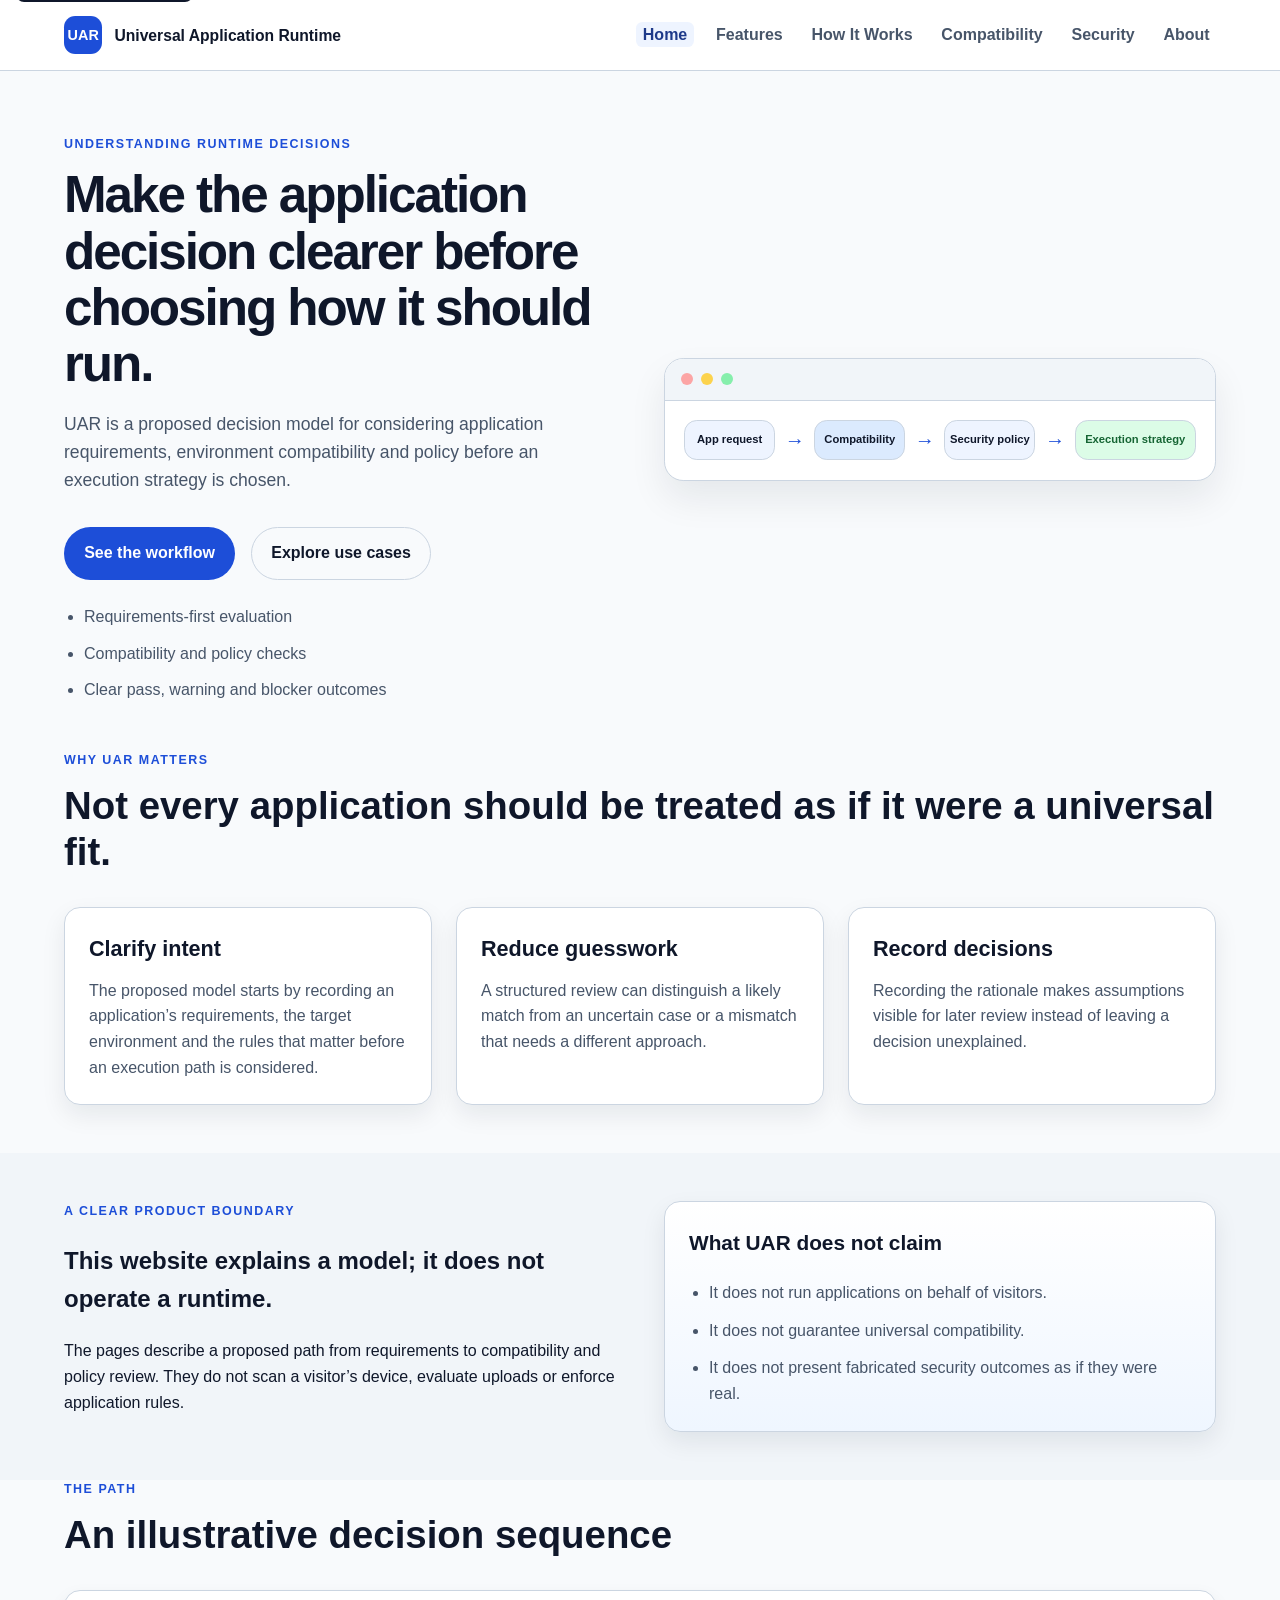
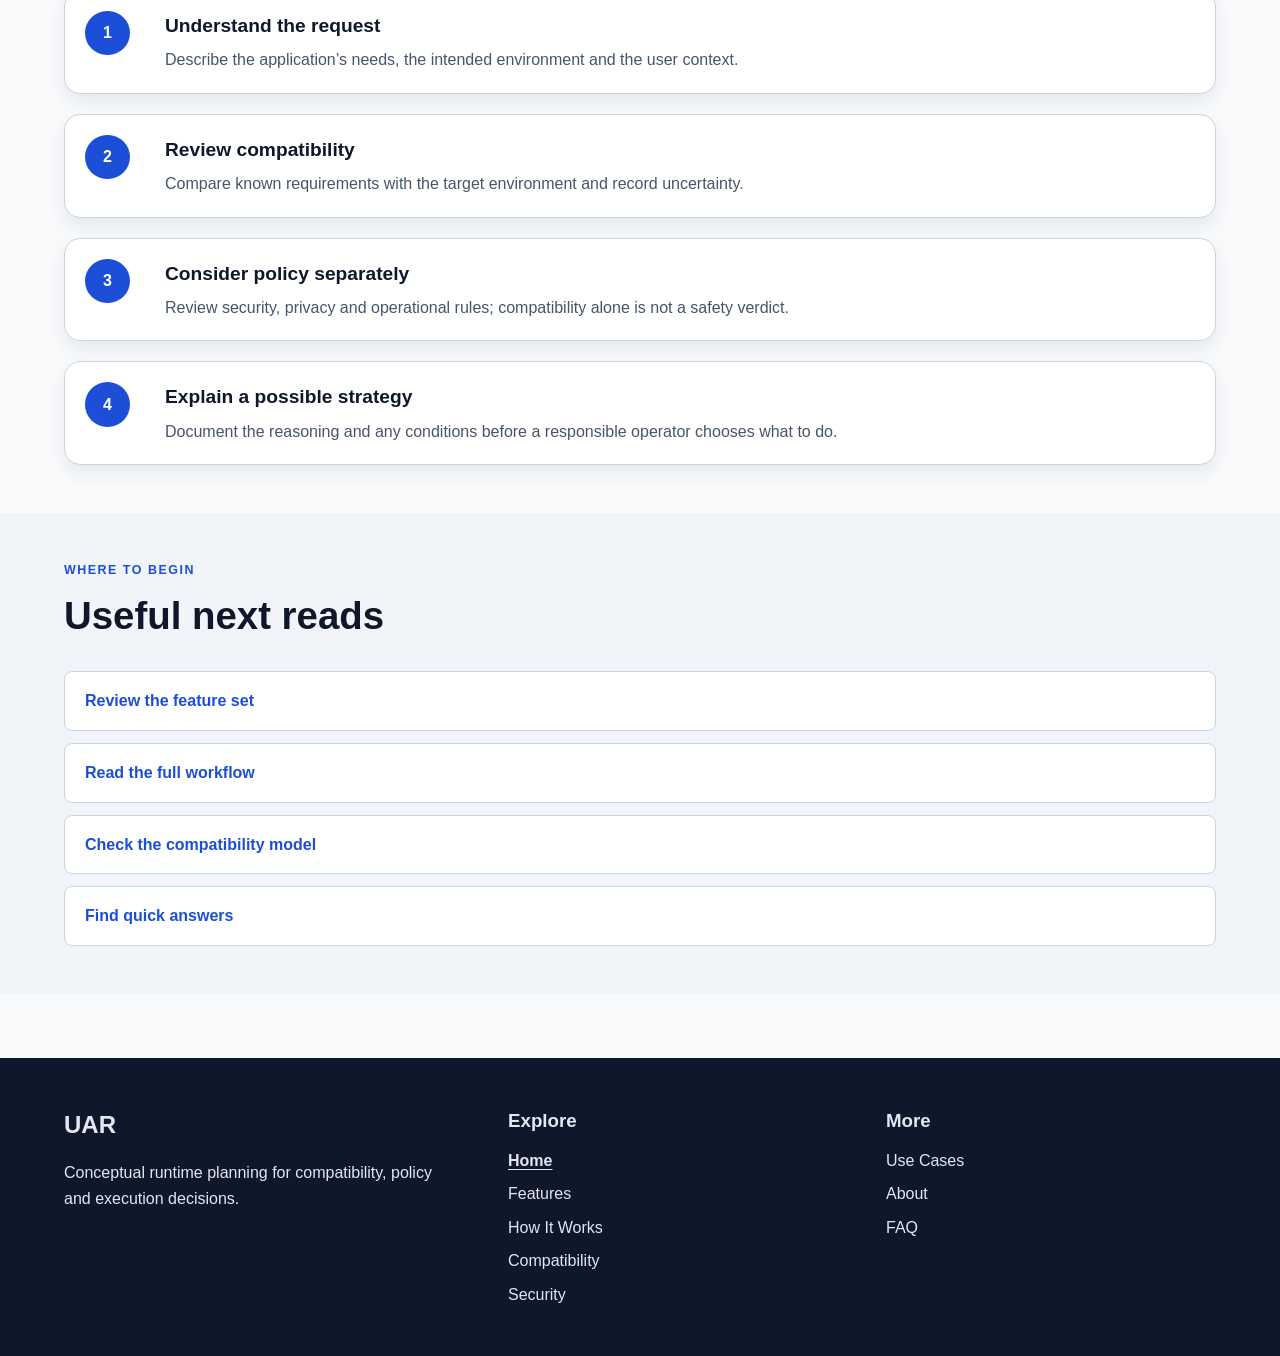
==== index.html @ 5c80a2d2 "Align UAR site with static milestone scope Co-authored-by: Copilot <223556219+Copilot@users.noreply." ====
<!DOCTYPE html>
<html lang="en">
  <head>
    <meta charset="UTF-8">
    <meta name="viewport" content="width=device-width, initial-scale=1.0">
    <meta name="description" content="UAR explains how an application compatibility and security review can be structured before execution decisions are made.">
    <title>UAR | Universal Application Runtime</title>
    <link rel="stylesheet" href="assets/css/style.css">
  </head>
  <body>
    <a class="skip-link" href="#main-content">Skip to main content</a>

    <header class="site-header">
      <div class="container header-inner">
        <a class="brand" href="index.html" aria-label="UAR home page">
          <span class="brand-mark">UAR</span>
          <span class="brand-text">Universal Application Runtime</span>
        </a>

        <nav aria-label="Main navigation">
          <ul class="nav-list">
            <li><a href="index.html" aria-current="page">Home</a></li>
            <li><a href="features.html">Features</a></li>
            <li><a href="how-it-works.html">How It Works</a></li>
            <li><a href="compatibility.html">Compatibility</a></li>
            <li><a href="security.html">Security</a></li>
            <li><a href="about.html">About</a></li>
          </ul>
        </nav>
      </div>
    </header>

    <main id="main-content" tabindex="-1">
      <section class="hero">
        <div class="container hero-grid">
          <div class="hero-copy">
            <p class="eyebrow">Understanding runtime decisions</p>
            <h1>Make the application decision clearer before choosing how it should run.</h1>
            <p class="lead">
              UAR is a proposed decision model for considering application requirements, environment
              compatibility and policy before an execution strategy is chosen.
            </p>
            <div class="hero-actions">
              <a class="button button-primary" href="how-it-works.html">See the workflow</a>
              <a class="button button-secondary" href="use-cases.html">Explore use cases</a>
            </div>
            <ul class="mini-points" aria-label="Key UAR features">
              <li>Requirements-first evaluation</li>
              <li>Compatibility and policy checks</li>
              <li>Clear pass, warning and blocker outcomes</li>
            </ul>
          </div>

          <figure class="hero-visual" aria-labelledby="process-caption">
            <div class="diagram-window">
              <div class="diagram-header">
                <span></span>
                <span></span>
                <span></span>
              </div>
              <div class="diagram-body">
                <div class="diagram-block">App request</div>
                <div class="diagram-arrow">→</div>
                <div class="diagram-block accent">Compatibility</div>
                <div class="diagram-arrow">→</div>
                <div class="diagram-block">Security policy</div>
                <div class="diagram-arrow">→</div>
                <div class="diagram-block success">Execution strategy</div>
              </div>
            </div>
            <figcaption id="process-caption" class="visually-hidden">
              Illustration only: an application request is reviewed for compatibility and security
              policy before an execution strategy is considered.
            </figcaption>
          </figure>
        </div>
      </section>

      <section class="section">
        <div class="container">
          <div class="section-heading">
            <p class="eyebrow">Why UAR matters</p>
            <h2>Not every application should be treated as if it were a universal fit.</h2>
          </div>

          <div class="card-grid three-up">
            <article class="info-card">
              <h3>Clarify intent</h3>
              <p>
                The proposed model starts by recording an application’s requirements, the target environment and the rules that matter before an execution path is considered.
              </p>
            </article>
            <article class="info-card">
              <h3>Reduce guesswork</h3>
              <p>
                A structured review can distinguish a likely match from an uncertain case or a mismatch that needs a different approach.
              </p>
            </article>
            <article class="info-card">
              <h3>Record decisions</h3>
              <p>
                Recording the rationale makes assumptions visible for later review instead of leaving a decision unexplained.
              </p>
            </article>
          </div>
        </div>
      </section>

      <section class="section section-muted">
        <div class="container two-column">
          <div>
            <p class="eyebrow">A clear product boundary</p>
            <h2>This website explains a model; it does not operate a runtime.</h2>
            <p>
              The pages describe a proposed path from requirements to compatibility and policy review. They do not scan a visitor’s device, evaluate uploads or enforce application rules.
            </p>
          </div>
          <div class="note-panel">
            <h3>What UAR does not claim</h3>
            <ul class="check-list">
              <li>It does not run applications on behalf of visitors.</li>
              <li>It does not guarantee universal compatibility.</li>
              <li>It does not present fabricated security outcomes as if they were real.</li>
            </ul>
          </div>
        </div>
      </section>

      <section class="section">
        <div class="container">
          <div class="section-heading">
            <p class="eyebrow">The path</p>
            <h2>An illustrative decision sequence</h2>
          </div>

          <ol class="timeline">
            <li class="timeline-step">
              <span class="step-number" aria-hidden="true">1</span>
              <div>
                <h3>Understand the request</h3>
                <p>Describe the application’s needs, the intended environment and the user context.</p>
              </div>
            </li>
            <li class="timeline-step">
              <span class="step-number" aria-hidden="true">2</span>
              <div>
                <h3>Review compatibility</h3>
                <p>Compare known requirements with the target environment and record uncertainty.</p>
              </div>
            </li>
            <li class="timeline-step">
              <span class="step-number" aria-hidden="true">3</span>
              <div>
                <h3>Consider policy separately</h3>
                <p>Review security, privacy and operational rules; compatibility alone is not a safety verdict.</p>
              </div>
            </li>
            <li class="timeline-step">
              <span class="step-number" aria-hidden="true">4</span>
              <div>
                <h3>Explain a possible strategy</h3>
                <p>Document the reasoning and any conditions before a responsible operator chooses what to do.</p>
              </div>
            </li>
          </ol>
        </div>
      </section>

      <section class="section section-muted">
        <div class="container">
          <div class="section-heading narrow">
            <p class="eyebrow">Where to begin</p>
            <h2>Useful next reads</h2>
          </div>
          <div class="link-list">
            <a href="features.html">Review the feature set</a>
            <a href="how-it-works.html">Read the full workflow</a>
            <a href="compatibility.html">Check the compatibility model</a>
            <a href="faq.html">Find quick answers</a>
          </div>
        </div>
      </section>
    </main>

    <footer class="site-footer">
      <div class="container footer-grid">
        <div>
          <p class="footer-brand">UAR</p>
          <p>Conceptual runtime planning for compatibility, policy and execution decisions.</p>
        </div>
        <div>
          <h3>Explore</h3>
          <ul>
            <li><a href="index.html" aria-current="page">Home</a></li>
            <li><a href="features.html">Features</a></li>
            <li><a href="how-it-works.html">How It Works</a></li>
            <li><a href="compatibility.html">Compatibility</a></li>
            <li><a href="security.html">Security</a></li>
          </ul>
        </div>
        <div>
          <h3>More</h3>
          <ul>
            <li><a href="use-cases.html">Use Cases</a></li>
            <li><a href="about.html">About</a></li>
            <li><a href="faq.html">FAQ</a></li>
          </ul>
        </div>
      </div>
    </footer>
  </body>
</html>
---- assets/css/style.css ----
/* Colour, spacing and typography tokens shared across the eight pages. */
:root {
  --background: #f8fafc;
  --panel: #ffffff;
  --panel-alt: #eef4ff;
  --text: #0f172a;
  --text-soft: #475569;
  --border: #cbd5e1;
  --primary: #1d4ed8;
  --primary-dark: #1e3a8a;
  --success: #166534;
  --success-bg: #dcfce7;
  --warning: #854d0e;
  --warning-bg: #fef3c7;
  --blocker: #991b1b;
  --blocker-bg: #fee2e2;
  --shadow: rgba(15, 23, 42, 0.08);
  --max-width: 72rem;
  --space-3: 0.75rem;
  --space-4: 1rem;
  --space-8: 2rem;
  --space-12: 3rem;
  --space-16: 4rem;
  --radius: 1rem;
  --radius-sm: 0.5rem;
  --font-sans: "Segoe UI", Tahoma, Geneva, Verdana, sans-serif;
}

/* Base styles and keyboard focus. */
* {
  box-sizing: border-box;
}

html {
  scroll-behavior: smooth;
}

body {
  margin: 0;
  font-family: var(--font-sans);
  background: var(--background);
  color: var(--text);
  line-height: 1.6;
  /* Let long words wrap when enlarged text would otherwise force horizontal scrolling. */
  overflow-wrap: anywhere;
}

img {
  max-width: 100%;
  height: auto;
  display: block;
}

a {
  color: var(--primary);
  text-decoration: none;
}

a:hover,
a:focus-visible {
  text-decoration: underline;
}

a:focus-visible,
summary:focus-visible {
  outline: 3px solid var(--primary);
  outline-offset: 3px;
}

button,
input,
textarea,
select {
  font: inherit;
}

.skip-link {
  position: absolute;
  left: 1rem;
  top: -3rem;
  background: var(--text);
  color: #fff;
  padding: 0.75rem 1rem;
  border-radius: var(--radius-sm);
  z-index: 20;
}

.skip-link:focus {
  top: 1rem;
}

.visually-hidden {
  position: absolute;
  width: 1px;
  height: 1px;
  padding: 0;
  margin: -1px;
  overflow: hidden;
  white-space: nowrap;
  border: 0;
}

.container {
  width: min(var(--max-width), calc(100% - 2rem));
  margin: 0 auto;
}

/* Shared header and primary navigation. */
.site-header {
  background: var(--panel);
  border-bottom: 1px solid var(--border);
}

.header-inner {
  display: flex;
  align-items: center;
  justify-content: space-between;
  gap: var(--space-4);
  flex-wrap: wrap;
  padding: 1rem 0;
}

.brand {
  display: inline-flex;
  align-items: center;
  gap: var(--space-3);
  font-weight: 700;
  color: var(--text);
  text-decoration: none;
}

.brand-mark {
  display: inline-flex;
  align-items: center;
  justify-content: center;
  width: 2.4rem;
  height: 2.4rem;
  border-radius: 0.7rem;
  background: var(--primary);
  color: #fff;
  font-size: 0.9rem;
}

.brand-text {
  font-size: 0.98rem;
}

.nav-list {
  display: flex;
  list-style: none;
  gap: 0.7rem 1rem;
  padding: 0;
  margin: 0;
  flex-wrap: wrap;
  justify-content: flex-end;
}

.nav-list a {
  color: var(--text-soft);
  font-weight: 600;
  padding: 0.25rem 0.4rem;
  border-radius: 0.4rem;
}

.nav-list a[aria-current="page"] {
  color: var(--primary-dark);
  background: var(--panel-alt);
}

main {
  padding-bottom: var(--space-16);
}

/* Home-page hero and its illustrative workflow diagram. */
.hero {
  padding: var(--space-16) 0 var(--space-12);
}

.hero-grid,
.two-column,
.footer-grid {
  display: grid;
  grid-template-columns: repeat(2, minmax(0, 1fr));
  gap: var(--space-12);
  align-items: center;
}

.footer-grid {
  grid-template-columns: 1.2fr 1fr 1fr;
}

.hero-copy h1,
.page-hero h1 {
  margin: 0 0 var(--space-4);
  font-size: clamp(2.2rem, 4vw, 4rem);
  line-height: 1.1;
  letter-spacing: -0.04em;
}

.eyebrow {
  margin: 0 0 0.75rem;
  font-size: 0.78rem;
  letter-spacing: 0.12em;
  text-transform: uppercase;
  color: var(--primary);
  font-weight: 700;
}

.lead,
.supporting-text {
  font-size: 1.1rem;
  color: var(--text-soft);
  max-width: 38rem;
}

.hero-actions {
  display: flex;
  flex-wrap: wrap;
  gap: 1rem;
  margin: 2rem 0 1.5rem;
}

.button {
  display: inline-flex;
  align-items: center;
  justify-content: center;
  padding: 0.8rem 1.2rem;
  border-radius: 999px;
  font-weight: 700;
  border: 1px solid transparent;
  transition: background-color 0.2s ease, border-color 0.2s ease, color 0.2s ease;
}

.button:hover,
.button:focus-visible {
  text-decoration: none;
}

.button-primary {
  background: var(--primary);
  color: #fff;
}

.button-primary:hover,
.button-primary:focus-visible {
  background: var(--primary-dark);
}

.button-secondary {
  background: transparent;
  border-color: var(--border);
  color: var(--text);
}

.button-secondary:hover,
.button-secondary:focus-visible {
  border-color: var(--primary);
  color: var(--primary);
}

.mini-points {
  list-style: disc;
  padding: 0 0 0 1.25rem;
  margin: 0;
  display: grid;
  gap: 0.7rem;
  color: var(--text-soft);
}

.hero-visual {
  display: flex;
  justify-content: center;
  margin: 0;
}

.diagram-window {
  width: min(100%, 42rem);
  background: var(--panel);
  border: 1px solid var(--border);
  border-radius: 1.2rem;
  box-shadow: 0 18px 36px var(--shadow);
  overflow: hidden;
}

.diagram-header {
  display: flex;
  gap: 0.5rem;
  padding: 0.9rem 1rem;
  background: #f1f5f9;
  border-bottom: 1px solid var(--border);
}

.diagram-header span {
  width: 0.75rem;
  height: 0.75rem;
  border-radius: 50%;
  display: inline-block;
  background: #cbd5e1;
}

.diagram-header span:nth-child(1) {
  background: #fca5a5;
}

.diagram-header span:nth-child(2) {
  background: #fcd34d;
}

.diagram-header span:nth-child(3) {
  background: #86efac;
}

.diagram-body {
  display: grid;
  grid-template-columns:
    minmax(0, 1.2fr) auto
    minmax(0, 1.2fr) auto
    minmax(0, 1.2fr) auto
    minmax(0, 1.6fr);
  gap: 0.6rem;
  padding: 1.2rem;
  align-items: center;
}

.diagram-block {
  background: var(--panel-alt);
  border: 1px solid var(--border);
  border-radius: 0.8rem;
  padding: 0.65rem 0.25rem;
  color: var(--text);
  text-align: center;
  font-size: 0.7rem;
  font-weight: 700;
}

.diagram-block.accent {
  background: #dbeafe;
}

.diagram-block.success {
  background: var(--success-bg);
  color: var(--success);
}

.diagram-arrow {
  text-align: center;
  font-size: 1.25rem;
  color: var(--primary);
  font-weight: 700;
}

/* Keep the labels readable by stacking the flow before its columns get cramped. */
@media (max-width: 1180px) {
  .diagram-body {
    grid-template-columns: 1fr;
  }

  .diagram-arrow {
    transform: rotate(90deg);
  }
}

/* Shared section spacing and content layouts. */
.section {
  padding: 0 0 var(--space-12);
}

.section-muted {
  background: #f1f5f9;
  padding-top: var(--space-12);
}

.section-heading {
  margin-bottom: var(--space-8);
}

.section-heading h2 {
  margin: 0;
  font-size: clamp(1.8rem, 3vw, 2.8rem);
  line-height: 1.2;
}

.narrow {
  max-width: 42rem;
}

.card-grid,
.feature-layout,
.comparison-list {
  display: grid;
  gap: 1.5rem;
}

.three-up {
  grid-template-columns: repeat(3, minmax(0, 1fr));
}

.feature-layout {
  grid-template-columns: repeat(2, minmax(0, 1fr));
}

.info-card,
.feature-card,
.status-card,
.note-panel {
  background: var(--panel);
  border: 1px solid var(--border);
  border-radius: var(--radius);
  box-shadow: 0 10px 25px var(--shadow);
}

.info-card,
.feature-card,
.status-card {
  padding: 1.5rem;
}

.info-card h3,
.feature-card h2,
.status-card h2 {
  margin-top: 0;
  margin-bottom: 0.7rem;
  font-size: 1.35rem;
}

.status-card.pass {
  border-color: rgba(34, 197, 94, 0.35);
  background: linear-gradient(180deg, #f0fdf4 0%, #ffffff 100%);
}

.status-card.warning {
  border-color: rgba(245, 158, 11, 0.45);
  background: linear-gradient(180deg, #fffbeb 0%, #ffffff 100%);
}

.status-card.blocker {
  border-color: rgba(239, 68, 68, 0.4);
  background: linear-gradient(180deg, #fef2f2 0%, #ffffff 100%);
}

.note-panel {
  padding: 1.5rem;
  background: linear-gradient(180deg, #ffffff 0%, #eff6ff 100%);
}

.note-panel h3 {
  margin-top: 0;
  font-size: 1.3rem;
}

.check-list {
  list-style: disc;
  padding: 0 0 0 1.25rem;
  margin: 1rem 0 0;
  display: grid;
  gap: 0.75rem;
  color: var(--text-soft);
}

/* Ordered workflow steps. */
.timeline {
  display: grid;
  gap: 1.25rem;
  list-style: none;
  margin: 0;
  padding: 0;
}

.timeline-step {
  display: grid;
  grid-template-columns: 4rem minmax(0, 1fr);
  gap: 1rem;
  background: var(--panel);
  border: 1px solid var(--border);
  border-radius: var(--radius);
  padding: 1.25rem;
  box-shadow: 0 8px 18px var(--shadow);
}

.step-number {
  display: inline-flex;
  align-items: center;
  justify-content: center;
  width: 2.8rem;
  height: 2.8rem;
  border-radius: 50%;
  background: var(--primary);
  color: white;
  font-weight: 700;
}

.timeline-step h2,
.timeline-step h3 {
  margin: 0 0 0.35rem;
  font-size: 1.2rem;
}

.timeline-step p,
.timeline-step li,
.comparison-list p,
.info-card p,
.feature-card p,
.status-card p,
.note-panel p,
.quote-box p,
.faq-list p,
.glossary dd {
  margin: 0;
  color: var(--text-soft);
}

.comparison-list {
  grid-template-columns: repeat(3, minmax(0, 1fr));
}

.comparison-list > div {
  background: var(--panel);
  border: 1px solid var(--border);
  border-radius: var(--radius);
  padding: 1.5rem;
}

.comparison-list h3 {
  margin-top: 0;
  margin-bottom: 0.7rem;
}

.link-list {
  display: grid;
  gap: 0.75rem;
}

.link-list a {
  display: block;
  background: var(--panel);
  border: 1px solid var(--border);
  padding: 1rem 1.25rem;
  border-radius: var(--radius-sm);
  font-weight: 600;
}

/* Static worked example on the Features page. */
.example-layout {
  display: grid;
  grid-template-columns: repeat(2, minmax(0, 1fr));
  gap: 1.5rem;
}

.example-data {
  display: grid;
  grid-template-columns: minmax(0, 1fr) auto;
  gap: 0.65rem 1rem;
  margin: 1rem 0 0;
}

.example-data dt {
  font-weight: 700;
}

.example-data dd {
  margin: 0;
  color: var(--text-soft);
  text-align: right;
}

.example-subheading {
  margin: 2rem 0 1rem;
}

.decision-list {
  display: grid;
  grid-template-columns: repeat(3, minmax(0, 1fr));
  gap: 0.75rem;
  margin: 0;
  padding: 0;
}

.decision-card {
  min-width: 0;
  padding: 1rem;
  border: 1px solid var(--border);
  border-left-width: 5px;
  border-radius: var(--radius-sm);
  background: var(--panel);
}

.decision-card h4 {
  margin: 0 0 0.25rem;
}

.decision-card p {
  margin: 0.35rem 0 0;
}

.decision-status {
  font-weight: 700;
}

.decision-pass {
  border-left-color: var(--success);
  background: var(--success-bg);
}

.decision-pass .decision-status {
  color: var(--success);
}

.decision-blocker {
  border-left-color: var(--blocker);
  background: var(--blocker-bg);
}

.decision-blocker .decision-status {
  color: var(--blocker);
}

.example-outcome {
  margin: 1.25rem 0 0;
  padding: 1rem;
  border-left: 4px solid var(--primary);
  background: var(--panel);
  color: var(--text-soft);
}

.page-shell {
  padding-top: 3.5rem;
}

.page-hero {
  padding-bottom: 2rem;
}

.scenario-list {
  display: grid;
  gap: 1.5rem;
}

/* Native FAQ disclosures retain the browser's open/closed indicator. */
.faq-sections {
  display: grid;
  gap: var(--space-8);
}

.faq-group h2 {
  margin-top: 0;
}

.faq-list {
  display: grid;
  gap: 1rem;
}

.faq-list details {
  background: var(--panel);
  border: 1px solid var(--border);
  border-radius: var(--radius);
  padding: 0.85rem 1rem;
}

.faq-list summary {
  cursor: pointer;
  font-weight: 700;
}

.faq-list details p {
  margin-top: 0.8rem;
  color: var(--text-soft);
}

.glossary {
  display: grid;
  gap: 1rem;
}

.glossary > div {
  background: var(--panel);
  border: 1px solid var(--border);
  border-radius: var(--radius);
  padding: 1rem 1.25rem;
}

.glossary dt {
  font-weight: 700;
  margin-bottom: 0.35rem;
}

/* Shared footer navigation. */
.site-footer {
  background: var(--text);
  color: #e2e8f0;
  padding: 3rem 0;
}

.site-footer a {
  color: #e2e8f0;
}

.site-footer a[aria-current="page"] {
  font-weight: 700;
  text-decoration: underline;
  text-underline-offset: 0.2em;
}

.site-footer a:focus-visible {
  outline-color: #bfdbfe;
}

.footer-grid {
  align-items: start;
}

.footer-brand {
  margin: 0 0 0.5rem;
  font-weight: 800;
  font-size: 1.5rem;
}

.site-footer h2,
.site-footer h3 {
  margin-top: 0;
  margin-bottom: 0.75rem;
}

.site-footer ul {
  list-style: none;
  padding: 0;
  margin: 0;
  display: grid;
  gap: 0.5rem;
}

/* At this content-driven width, shared two-column layouts and the header stack. */
@media (max-width: 840px) {
  .hero-grid,
  .two-column,
  .footer-grid,
  .three-up,
  .comparison-list,
  .feature-layout,
  .example-layout,
  .decision-list {
    grid-template-columns: 1fr;
  }

  .header-inner {
    justify-content: center;
  }

  .brand,
  .nav-list {
    justify-content: center;
  }

  .nav-list {
    width: 100%;
  }

}

/* Narrow screens keep navigation visible and give hero actions full-width targets. */
@media (max-width: 520px) {
  .hero {
    padding-top: 3rem;
  }

  .brand-text {
    font-size: 0.88rem;
  }

  .container {
    width: min(var(--max-width), calc(100% - 1.25rem));
  }

  .button {
    width: 100%;
  }

  .example-data {
    grid-template-columns: 1fr;
    gap: 0.2rem;
  }

  .example-data dd {
    text-align: left;
    margin-bottom: 0.65rem;
  }
}

/* Respect visitors who have requested reduced motion. */
@media (prefers-reduced-motion: reduce) {
  html {
    scroll-behavior: auto;
  }

  *, *::before, *::after {
    animation-duration: 0.01ms !important;
    animation-iteration-count: 1 !important;
    transition-duration: 0.01ms !important;
  }
}
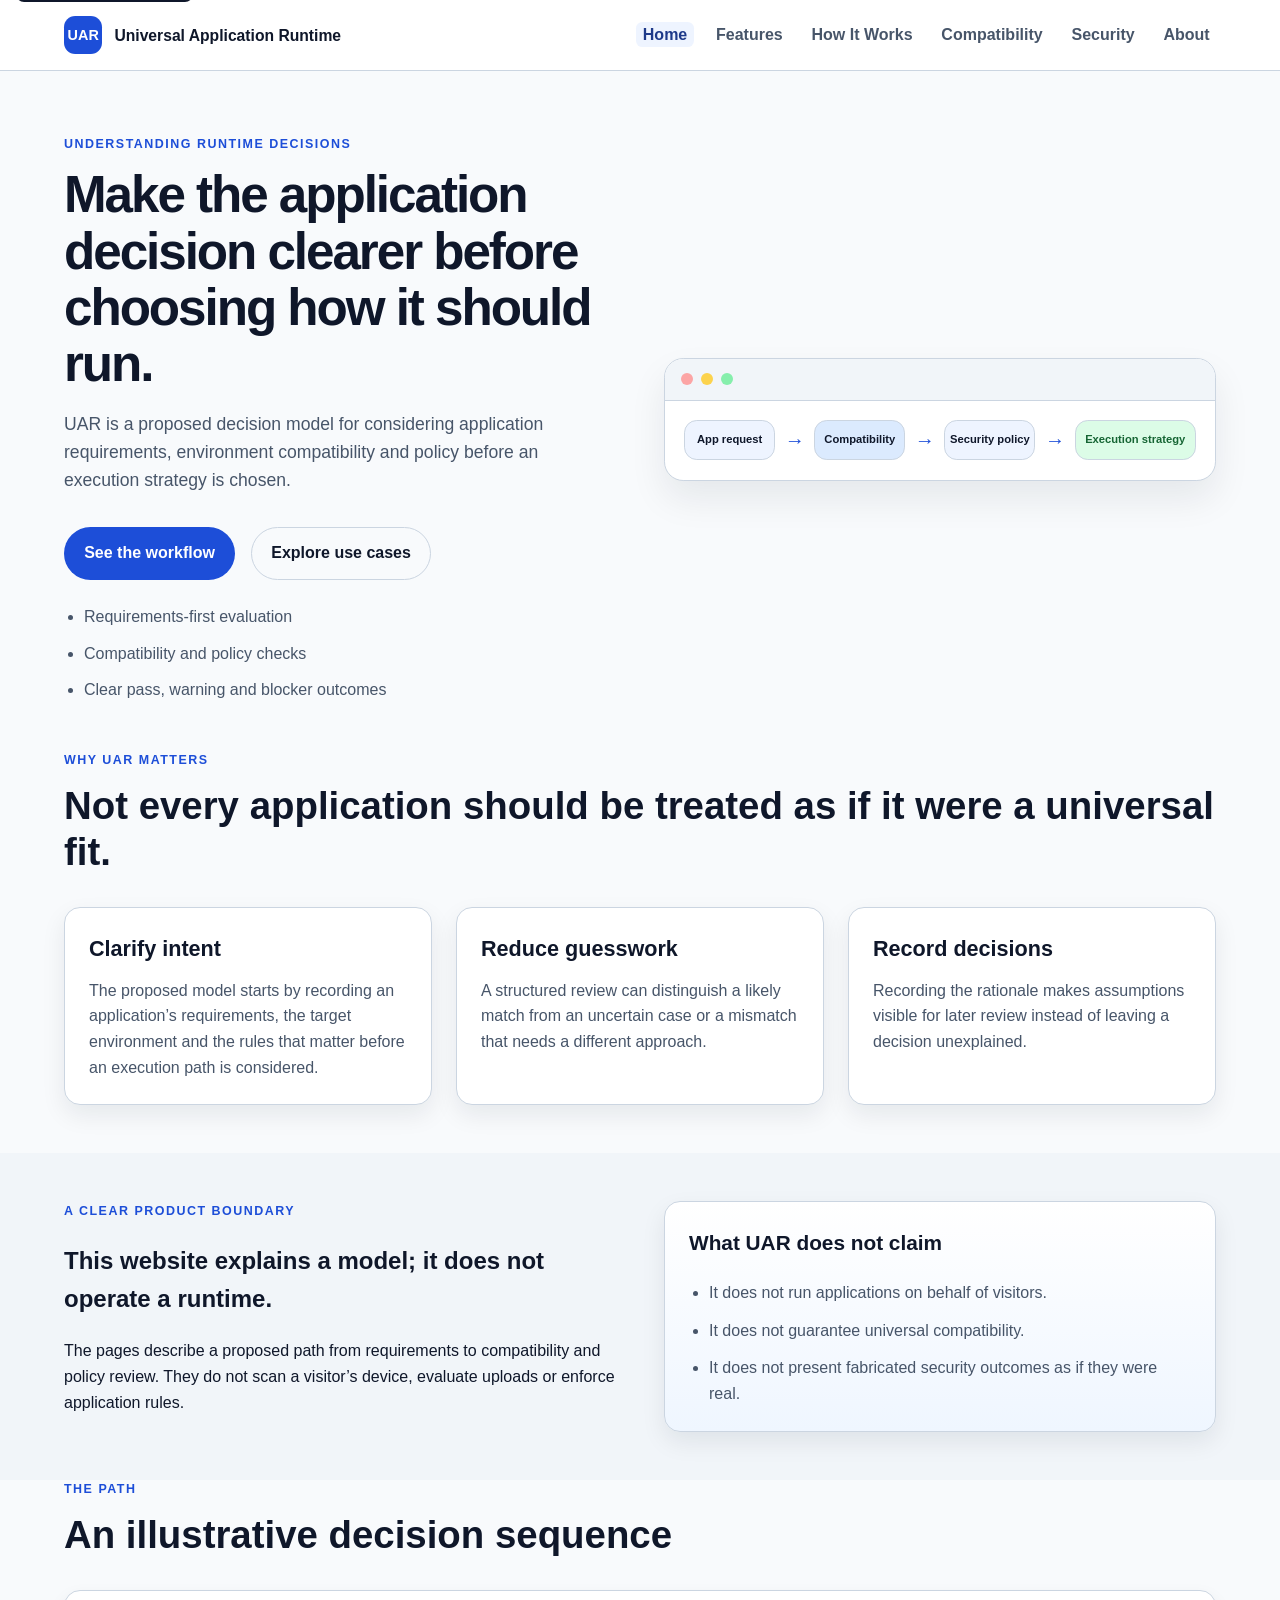
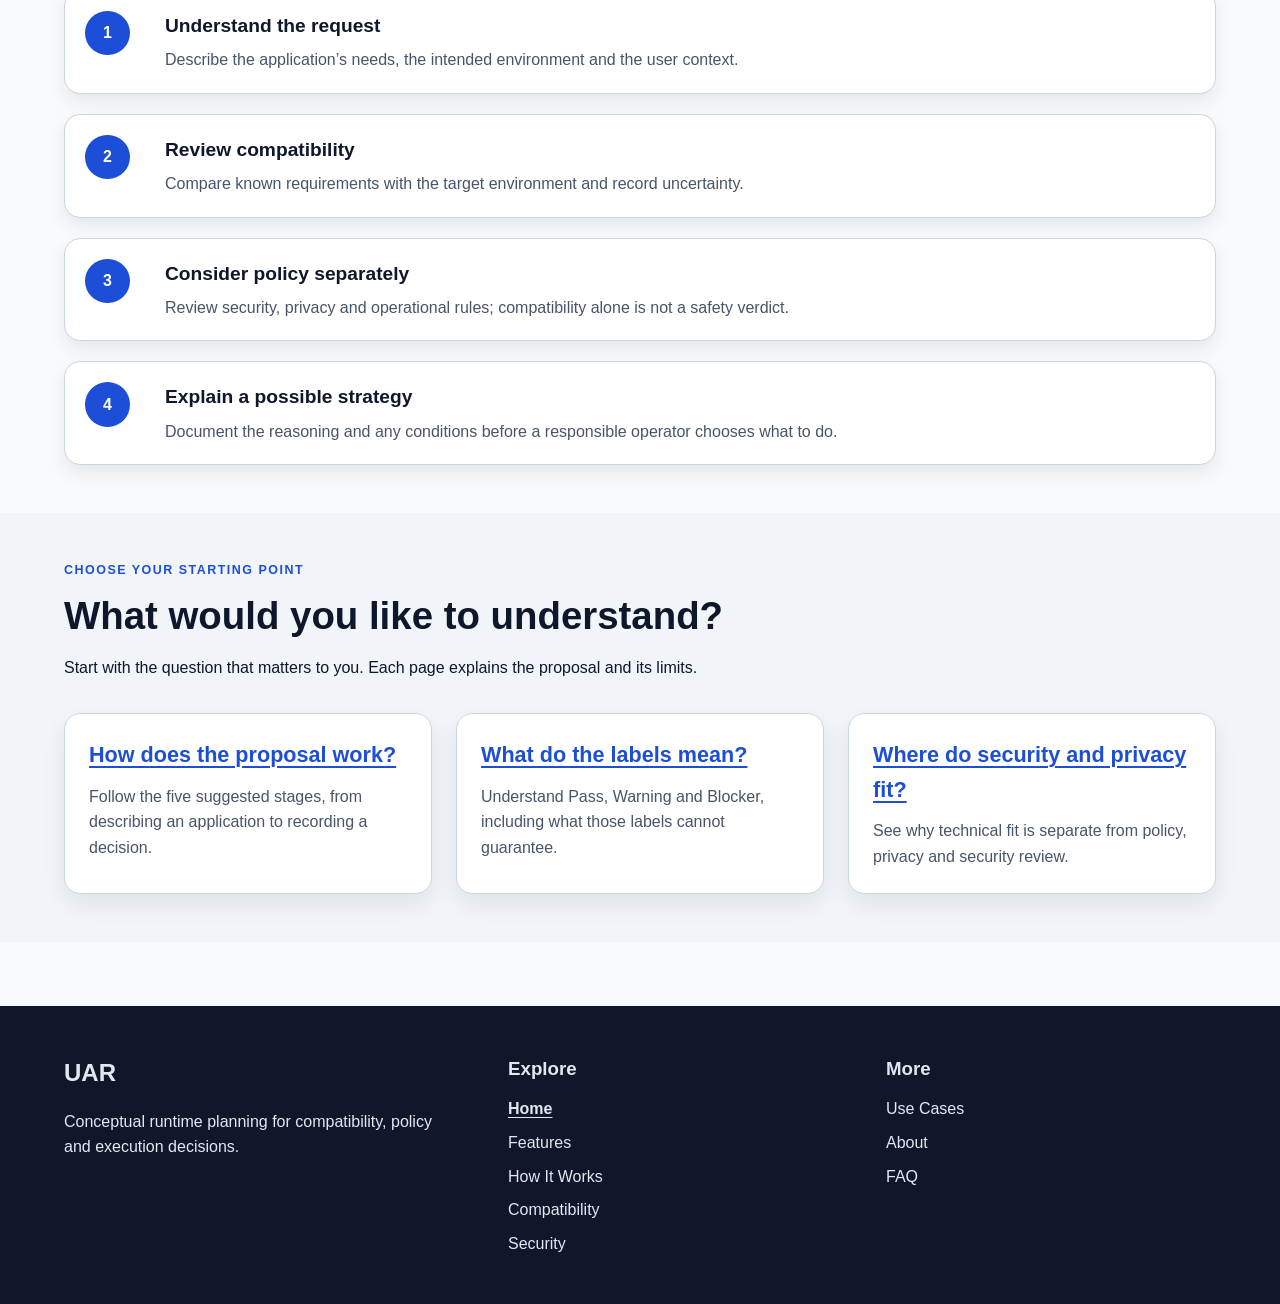
==== commit 22b5c4a7: "Improve home page guidance for static visitors Co-authored-by: Copilot <223556219+Copilot@users.nore" ====
--- a/index.html
+++ b/index.html
@@ -166,17 +166,26 @@
         </div>
       </section>
 
-      <section class="section section-muted">
+      <section class="section section-muted" aria-labelledby="starting-point-title">
         <div class="container">
           <div class="section-heading narrow">
-            <p class="eyebrow">Where to begin</p>
-            <h2>Useful next reads</h2>
-          </div>
-          <div class="link-list">
-            <a href="features.html">Review the feature set</a>
-            <a href="how-it-works.html">Read the full workflow</a>
-            <a href="compatibility.html">Check the compatibility model</a>
-            <a href="faq.html">Find quick answers</a>
+            <p class="eyebrow">Choose your starting point</p>
+            <h2 id="starting-point-title">What would you like to understand?</h2>
+            <p>Start with the question that matters to you. Each page explains the proposal and its limits.</p>
+          </div>
+          <div class="card-grid three-up">
+            <article class="info-card starting-point">
+              <h3><a href="how-it-works.html">How does the proposal work?</a></h3>
+              <p>Follow the five suggested stages, from describing an application to recording a decision.</p>
+            </article>
+            <article class="info-card starting-point">
+              <h3><a href="compatibility.html">What do the labels mean?</a></h3>
+              <p>Understand Pass, Warning and Blocker, including what those labels cannot guarantee.</p>
+            </article>
+            <article class="info-card starting-point">
+              <h3><a href="security.html">Where do security and privacy fit?</a></h3>
+              <p>See why technical fit is separate from policy, privacy and security review.</p>
+            </article>
           </div>
         </div>
       </section>
--- a/assets/css/style.css
+++ b/assets/css/style.css
@@ -409,6 +409,20 @@
   box-shadow: 0 10px 25px var(--shadow);
 }
 
+.starting-point {
+  height: 100%;
+}
+
+.starting-point h3 {
+  margin-top: 0;
+}
+
+.starting-point a {
+  text-decoration: underline;
+  text-decoration-thickness: 0.08em;
+  text-underline-offset: 0.18em;
+}
+
 .info-card,
 .feature-card,
 .status-card {
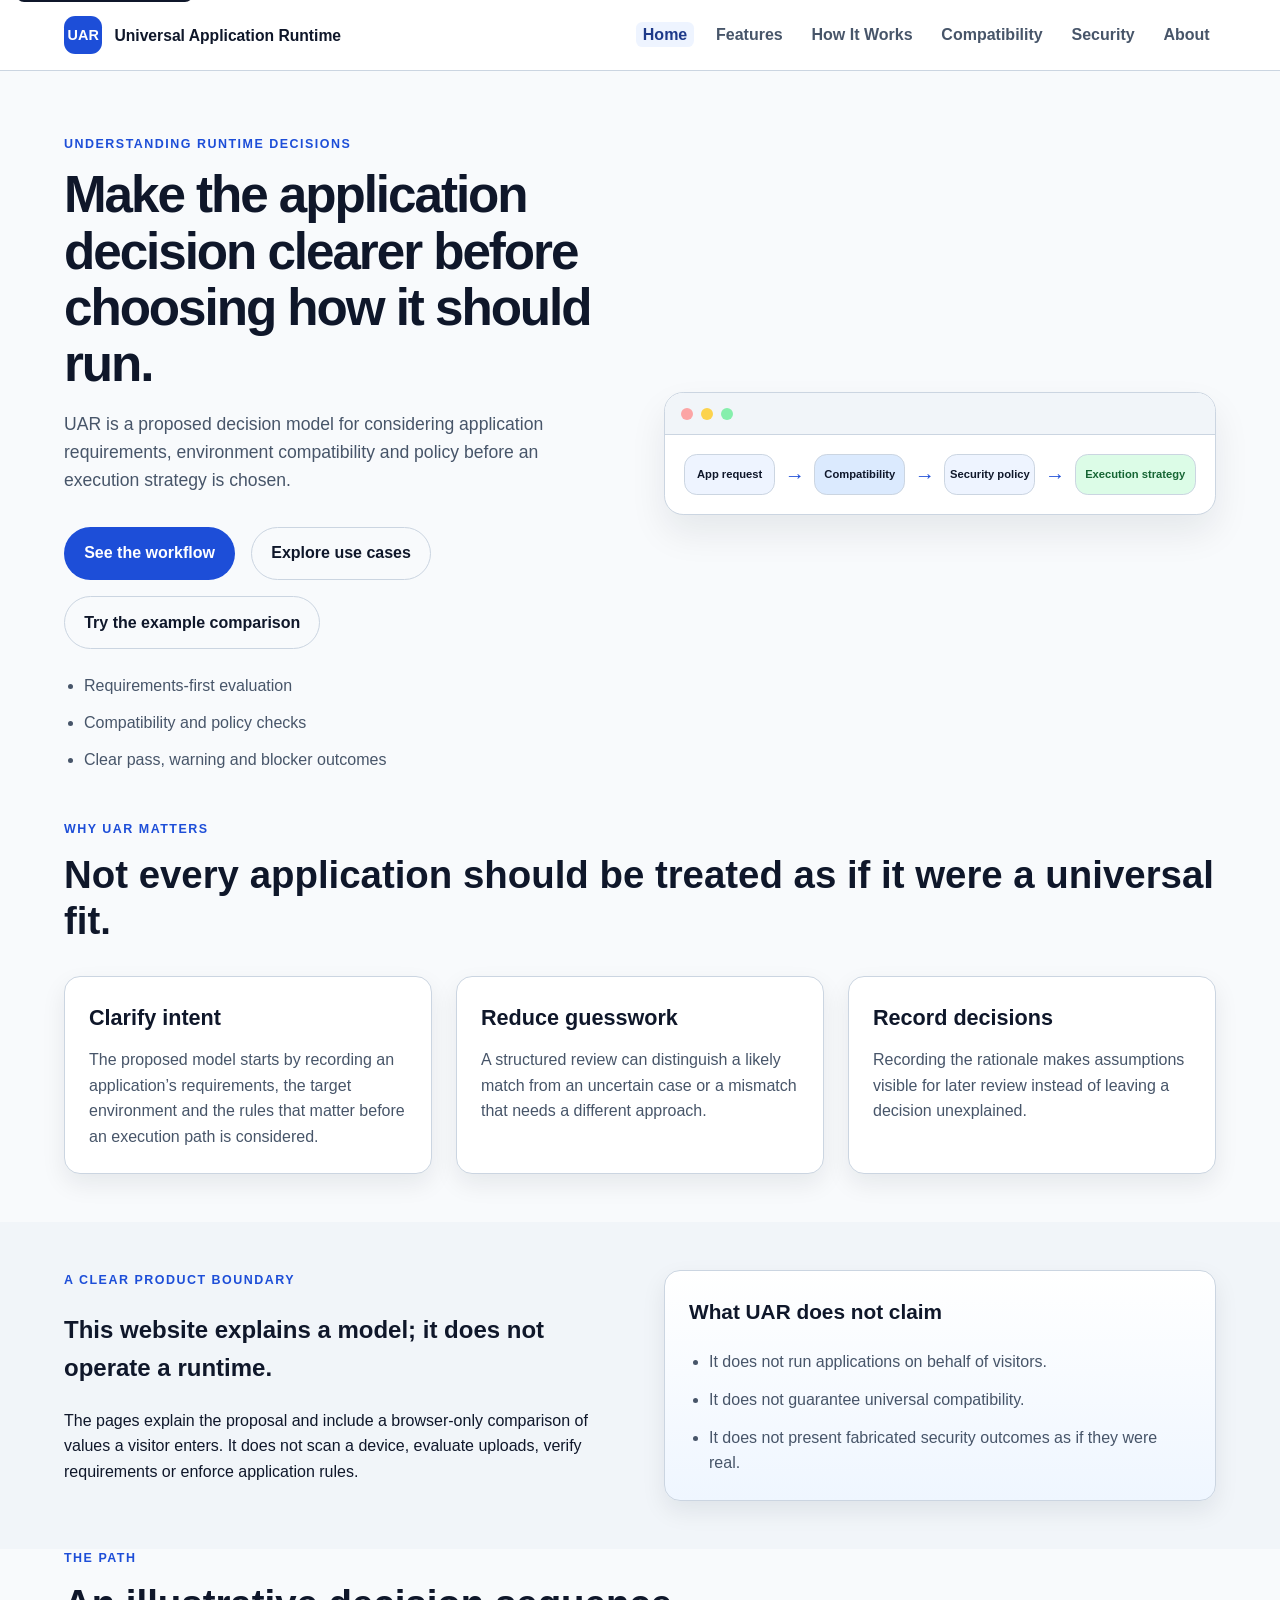
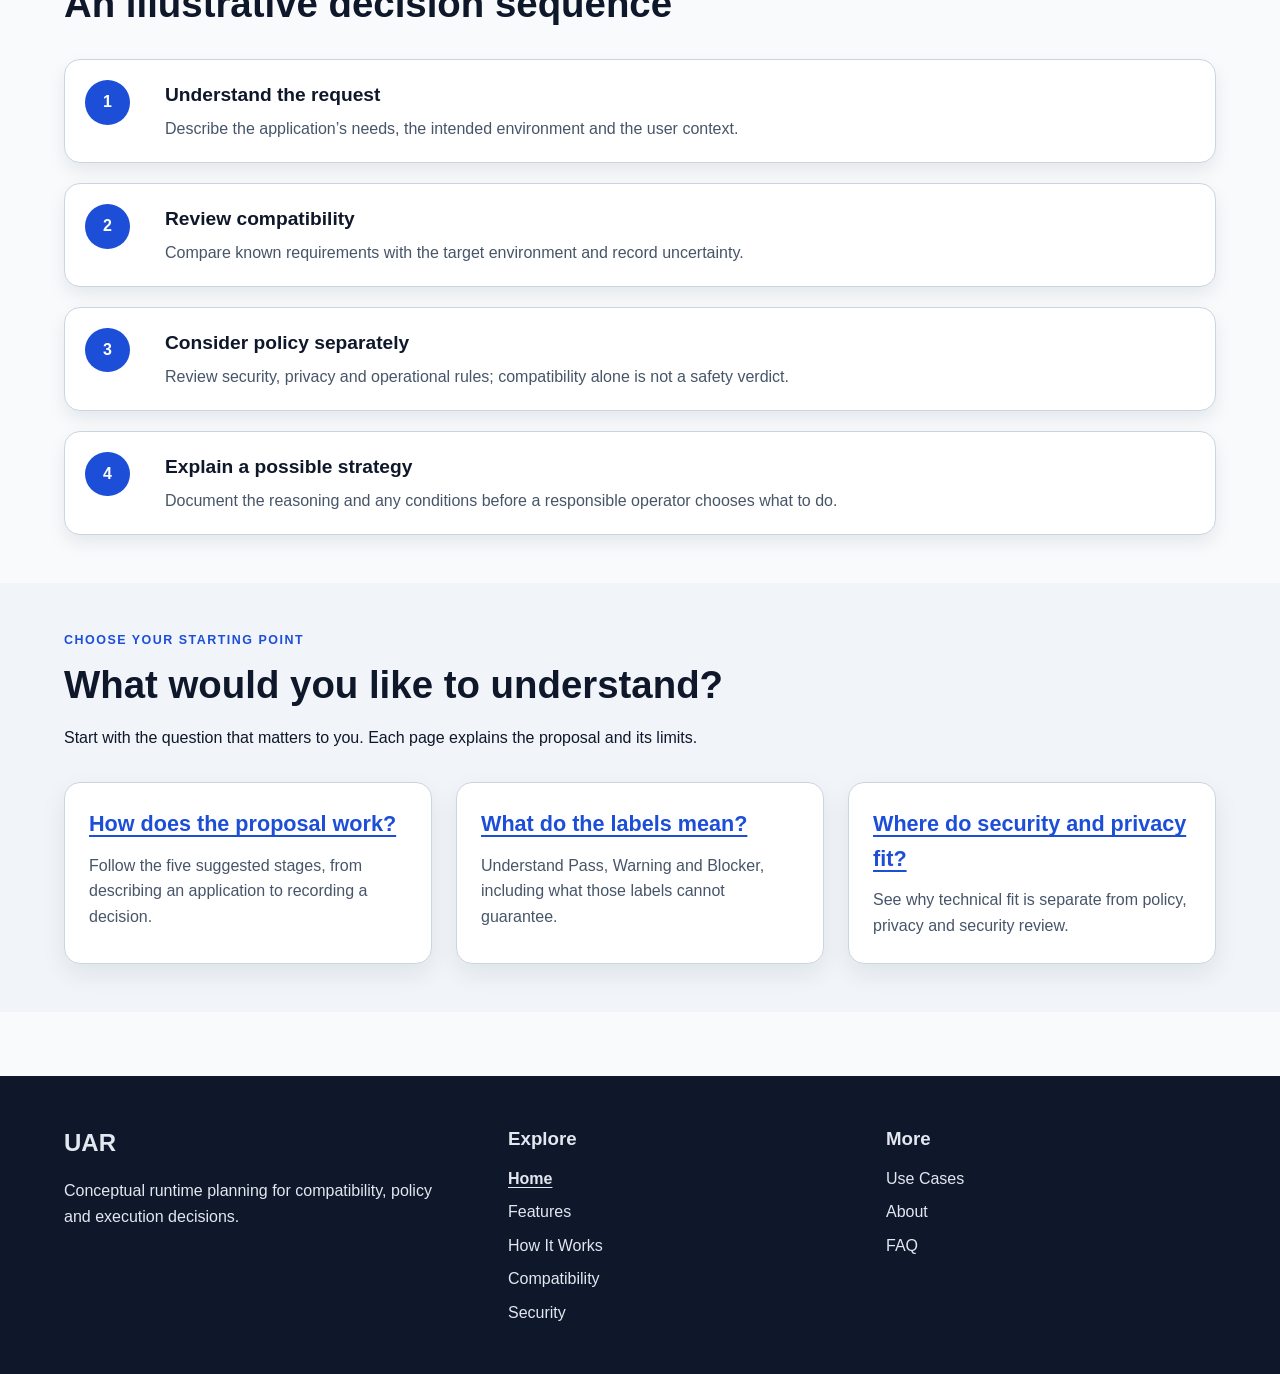
==== commit 062dc10c: "Add browser-only compatibility comparison Co-authored-by: Copilot <223556219+Copilot@users.noreply.g" ====
--- a/index.html
+++ b/index.html
@@ -43,6 +43,7 @@
             <div class="hero-actions">
               <a class="button button-primary" href="how-it-works.html">See the workflow</a>
               <a class="button button-secondary" href="use-cases.html">Explore use cases</a>
+              <a class="button button-secondary" href="features.html#comparison-title">Try the example comparison</a>
             </div>
             <ul class="mini-points" aria-label="Key UAR features">
               <li>Requirements-first evaluation</li>
@@ -112,7 +113,7 @@
             <p class="eyebrow">A clear product boundary</p>
             <h2>This website explains a model; it does not operate a runtime.</h2>
             <p>
-              The pages describe a proposed path from requirements to compatibility and policy review. They do not scan a visitor’s device, evaluate uploads or enforce application rules.
+              The pages explain the proposal and include a browser-only comparison of values a visitor enters. It does not scan a device, evaluate uploads, verify requirements or enforce application rules.
             </p>
           </div>
           <div class="note-panel">
--- a/assets/css/style.css
+++ b/assets/css/style.css
@@ -62,6 +62,9 @@
 }
 
 a:focus-visible,
+button:focus-visible,
+input:focus-visible,
+select:focus-visible,
 summary:focus-visible {
   outline: 3px solid var(--primary);
   outline-offset: 3px;
@@ -589,6 +592,133 @@
   padding: 0;
 }
 
+/* Keep the user-entered comparison readable and operable at every width. */
+.comparison-disclaimer,
+.comparison-footnote {
+  margin: 0 0 1.5rem;
+  padding: 1rem 1.25rem;
+  border-left: 4px solid var(--primary);
+  background: var(--panel);
+  color: var(--text-soft);
+}
+
+.comparison-form {
+  display: grid;
+  gap: 1.25rem;
+}
+
+.comparison-form[hidden],
+.comparison-results[hidden],
+#comparison-unavailable[hidden] {
+  display: none;
+}
+
+.comparison-group {
+  min-width: 0;
+  margin: 0;
+  padding: 1.25rem;
+  border: 1px solid var(--border);
+  border-radius: var(--radius);
+  background: var(--panel);
+}
+
+.comparison-group legend {
+  padding: 0 0.5rem;
+  font-size: 1.15rem;
+  font-weight: 700;
+}
+
+.comparison-group > .field-help {
+  margin: 0 0 1rem;
+}
+
+.comparison-fields {
+  display: grid;
+  grid-template-columns: repeat(3, minmax(0, 1fr));
+  gap: 1rem;
+}
+
+.form-field {
+  display: grid;
+  align-content: start;
+  gap: 0.4rem;
+}
+
+.form-field label {
+  font-weight: 700;
+}
+
+.form-field input,
+.form-field select {
+  width: 100%;
+  min-height: 2.8rem;
+  padding: 0.55rem 0.7rem;
+  border: 1px solid #64748b;
+  border-radius: var(--radius-sm);
+  background: var(--panel);
+  color: var(--text);
+}
+
+.field-help {
+  margin: 0;
+  color: var(--text-soft);
+  font-size: 0.9rem;
+}
+
+.comparison-actions {
+  display: flex;
+  flex-wrap: wrap;
+  gap: 0.75rem;
+}
+
+button.button {
+  cursor: pointer;
+}
+
+.comparison-results {
+  margin-top: 2rem;
+}
+
+.comparison-results > h3 {
+  margin-top: 0;
+}
+
+.overall-result {
+  margin: 0 0 1rem;
+  padding: 1rem 1.25rem;
+  border: 1px solid var(--border);
+  border-left-width: 5px;
+  border-radius: var(--radius-sm);
+  background: var(--panel);
+  font-weight: 700;
+}
+
+.overall-result.decision-pass {
+  border-left-color: var(--success);
+  background: var(--success-bg);
+  color: var(--success);
+}
+
+.overall-result.decision-warning {
+  border-left-color: var(--warning);
+  background: var(--warning-bg);
+  color: var(--warning);
+}
+
+.overall-result.decision-blocker {
+  border-left-color: var(--blocker);
+  background: var(--blocker-bg);
+  color: var(--blocker);
+}
+
+.comparison-results .decision-list {
+  list-style: none;
+}
+
+.comparison-footnote {
+  margin: 1rem 0 0;
+}
+
 .decision-card {
   min-width: 0;
   padding: 1rem;
@@ -626,6 +756,15 @@
 
 .decision-blocker .decision-status {
   color: var(--blocker);
+}
+
+.decision-warning {
+  border-left-color: var(--warning);
+  background: var(--warning-bg);
+}
+
+.decision-warning .decision-status {
+  color: var(--warning);
 }
 
 .example-outcome {
@@ -752,7 +891,8 @@
   .comparison-list,
   .feature-layout,
   .example-layout,
-  .decision-list {
+  .decision-list,
+  .comparison-fields {
     grid-template-columns: 1fr;
   }
 
